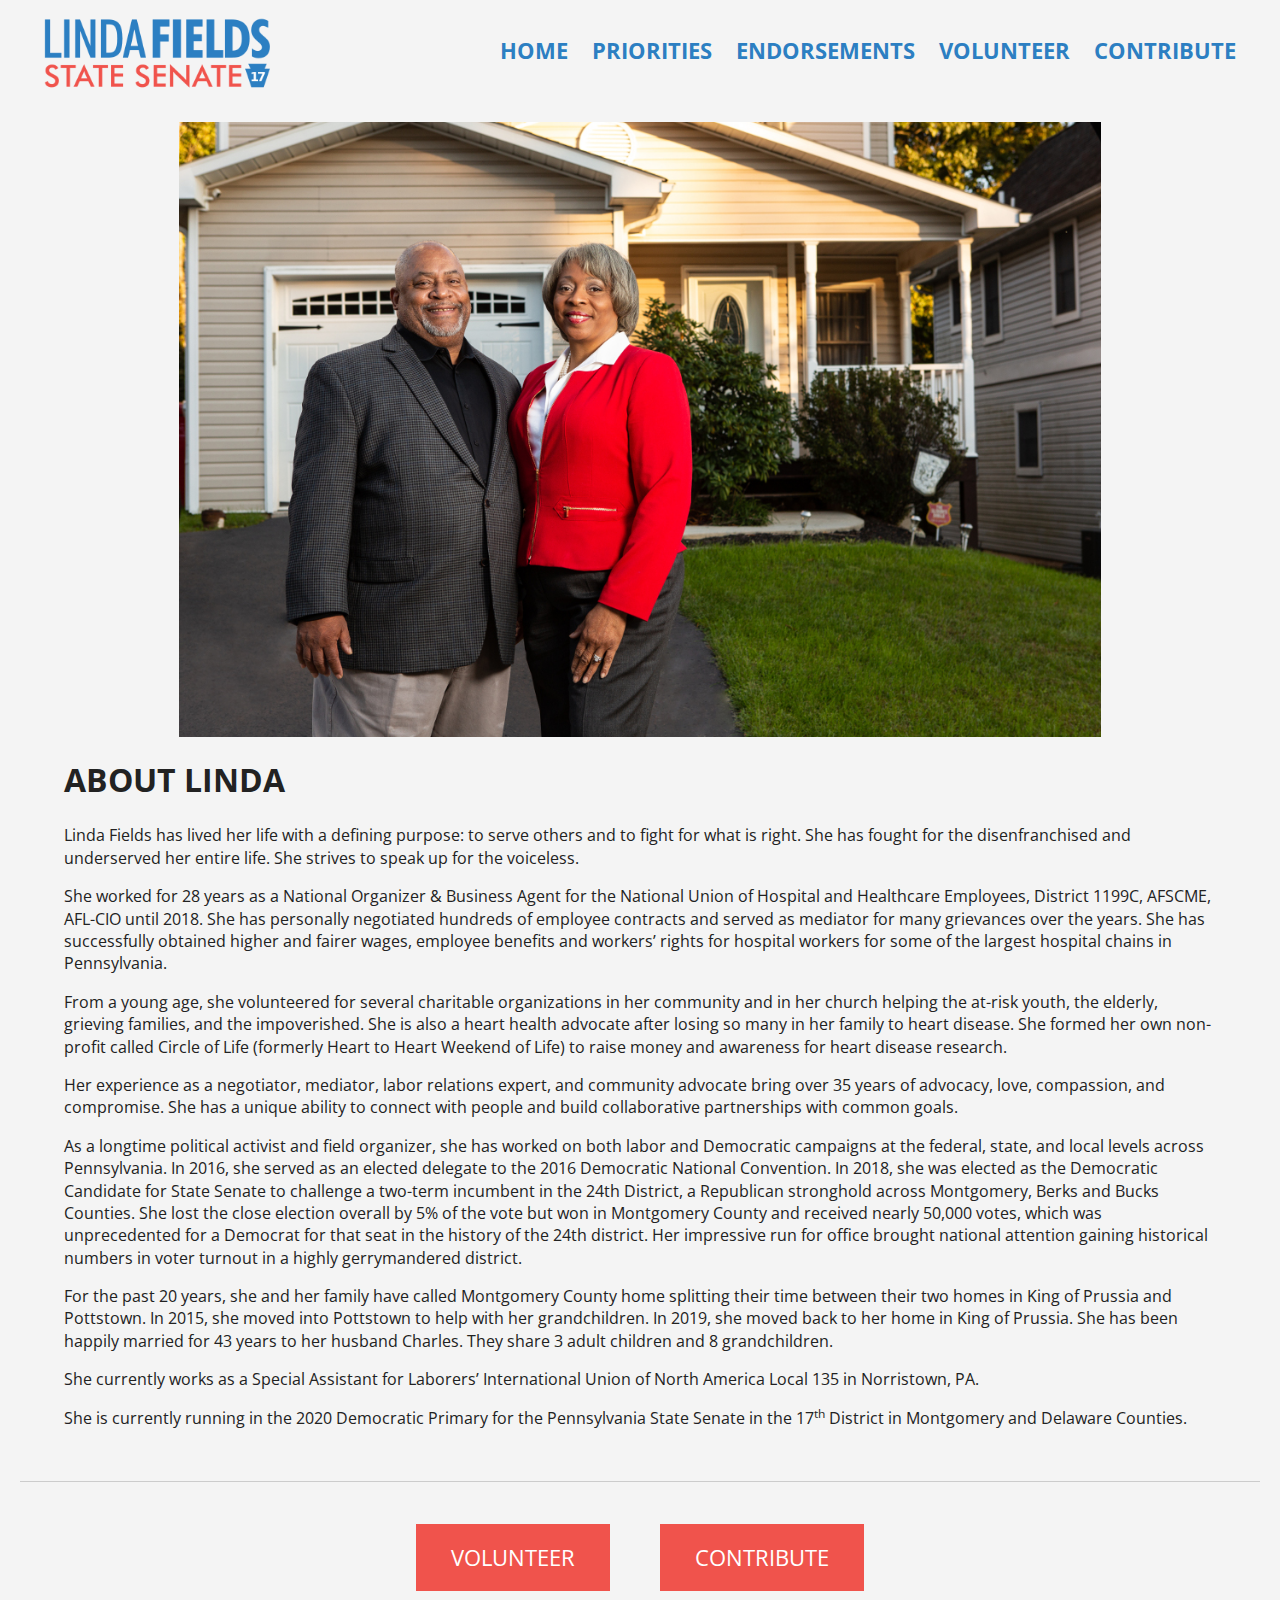
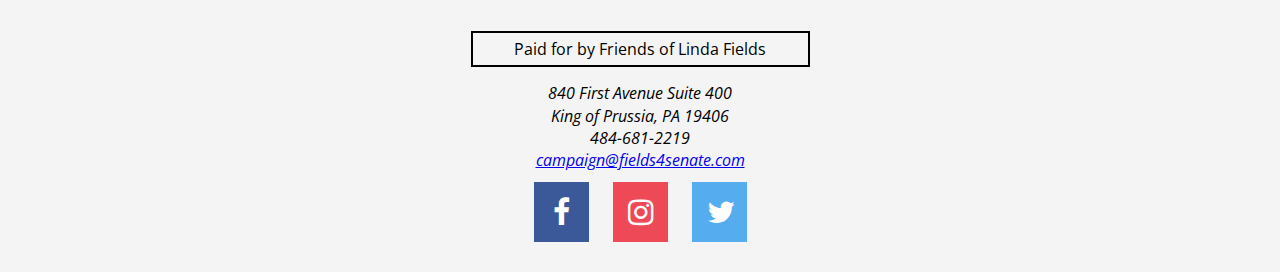
==== about.html @ bccfc068 "Add files via upload" ====
<!doctype html>
<html class="no-js" lang="">

<head>
  <meta charset="utf-8">
  <meta http-equiv="x-ua-compatible" content="ie=edge">
  <title>Linda Fields for PA Senate</title>
  <meta name="description" content="Linda Fields is running to restore the people’s trust in their representation and the integrity of the elected office and to serve the people of Pennsylvania's 17th State Senatorial District with honor, humility and a unified voice.">
  <meta name="viewport" content="width=device-width, initial-scale=1">

  <link rel="apple-touch-icon" sizes="180x180" href="/apple-touch-icon.png">
  <link rel="icon" type="image/png" sizes="32x32" href="/favicon-32x32.png">
  <link rel="icon" type="image/png" sizes="16x16" href="/favicon-16x16.png">

  <!-- Place favicon.ico in the root directory -->

  <link rel="stylesheet" href="css/normalize.css">
  <link rel="stylesheet" href="css/main.css">
  <link rel="stylesheet" href="https://cdnjs.cloudflare.com/ajax/libs/font-awesome/4.7.0/css/font-awesome.min.css">
  <link href="https://fonts.googleapis.com/css?family=Open+Sans&display=swap" rel="stylesheet">
  <script src="js/vendor/modernizr-2.8.3.min.js"></script>

</head>

<body>
  <!--[if lt IE 8]>
            <p class="browserupgrade">You are using an <strong>outdated</strong> browser. Please <a href="http://browsehappy.com/">upgrade your browser</a> to improve your experience.</p>
        <![endif]-->

  <!-- Site content starts here -->
  <header>
    <!-- Navbar -->
    <nav class="navbar" id="myNavbar">
      <img src="/img/LindaFields_Logo_Small.png" alt="Small Fields for Senate logo" />
      <a href="https://secure.actblue.com/donate/fields2020?refcode=website&amount=25&recurring=1">CONTRIBUTE</a>
      <a href="https://docs.google.com/forms/d/e/1FAIpQLSe3X5QOPRmqsu3POpM4IFxi8mHtMjrvzjMDTbc3qEkz_Xe8Bg/viewform?usp=sf_link">VOLUNTEER</a>
      <a href="/endorsements.html">ENDORSEMENTS</a>
      <a href="/priorities.html">PRIORITIES</a>
      <a href="/index.html">HOME</a>

      <a href="javascript:void(0);" class="icon" onclick="myFunction()">
    <i class="fa fa-bars"> </i> </a>
    </nav>

  </header>

  <main class="maincontent">
    <br>
    <section id="meet" itemscope itemtype="http://schema.org/VoteAction">
      <img class="centerimg" src="/img/linda-charles-resized.jpg" alt="Linda and Charles in front of their home." />
      <h1>ABOUT LINDA</h1>
      <p><span itemprop="candidate">Linda Fields</span> has lived her life with a defining purpose: to serve others and to fight for what is right. She has fought for the disenfranchised and underserved her entire life. She strives to speak up for the voiceless.</p>

      <p>She worked for 28 years as a National Organizer &amp; Business Agent for the National Union of Hospital and Healthcare Employees, District 1199C, AFSCME, AFL-CIO until 2018. She has personally negotiated hundreds of employee contracts and served
        as mediator for many grievances over the years. She has successfully obtained higher and fairer wages, employee benefits and workers’ rights for hospital workers for some of the largest hospital chains in Pennsylvania.</p>

      <p>From a young age, she volunteered for several charitable organizations in her community and in her church helping the at-risk youth, the elderly, grieving families, and the impoverished. She is also a heart health advocate after losing so many in
        her family to heart disease. She formed her own non-profit called Circle of Life (formerly Heart to Heart Weekend of Life) to raise money and awareness for heart disease research.</p>

      <p>Her experience as a negotiator, mediator, labor relations expert, and community advocate bring over 35 years of advocacy, love, compassion, and compromise. She has a unique ability to connect with people and build collaborative partnerships with
        common goals.</p>

      <p>As a longtime political activist and field organizer, she has worked on both labor and Democratic campaigns at the federal, state, and local levels across Pennsylvania. In 2016, she served as an elected delegate to the 2016 Democratic National Convention.
        In 2018, she was elected as the Democratic Candidate for State Senate to challenge a two-term incumbent in the 24th District, a Republican stronghold across Montgomery, Berks and Bucks Counties. She lost the close election overall by 5% of the
        vote but won in Montgomery County and received nearly 50,000 votes, which was unprecedented for a Democrat for that seat in the history of the 24th district. Her impressive run for office brought national attention gaining historical numbers in
        voter turnout in a highly gerrymandered district.</p>

      <p>For the past 20 years, she and her family have called Montgomery County home splitting their time between their two homes in King of Prussia and Pottstown. In 2015, she moved into Pottstown to help with her grandchildren. In 2019, she moved back
        to her home in King of Prussia. She has been happily married for 43 years to her husband Charles. They share 3 adult children and 8 grandchildren.</p>

      <p>She currently works as a Special Assistant for Laborers’ International Union of North America Local 135 in Norristown, PA.</p>

      <p>She is currently running in the 2020 Democratic Primary for the Pennsylvania State Senate in the 17<sup>th</sup> District in Montgomery and Delaware Counties.</p>
    </section>
  </main>
  <footer>
    <hr>
    <div class="flex-container">
      <section id="volunteer">
        <a href="https://docs.google.com/forms/d/e/1FAIpQLSe3X5QOPRmqsu3POpM4IFxi8mHtMjrvzjMDTbc3qEkz_Xe8Bg/viewform?usp=sf_link">
      <button class="button">VOLUNTEER</button>
        </a>
      </section>

      <section id="contribute">
        <a href="https://secure.actblue.com/donate/fields2020?refcode=website&amount=25&recurring=1">

      <button class="button">CONTRIBUTE</button>
      </a>
      </section>
    </div>
    <p class="pfb">Paid for by Friends of Linda Fields</p>
    <address>
    840 First Avenue Suite 400<br>
    King of Prussia, PA 19406<br>
    484-681-2219<br>
      <a href="mailto:campaign@fields4senate.com" target="_top">
        campaign@fields4senate.com </a></address>

    <a href="http://www.facebook.com/fields4senate" class="fa fa-facebook" target="_blank"></a>
    <a href="http://www.instagram.com/fields4senate" class="fa fa-instagram" target="_blank"></a>
    <a href="http://www.twitter.com/fields4senate" class="fa fa-twitter" target="_blank"></a>
  </footer>

  <script src="https://code.jquery.com/jquery-1.12.0.min.js"></script>
  <script>
    window.jQuery || document.write('<script src="js/vendor/jquery-1.12.0.min.js"><\/script>')
  </script>
  <script src="js/plugins.js"></script>
  <script src="js/main.js"></script>

  <!-- JS for navbar collapse -->
  <script>
    function myFunction() {
      var x = document.getElementById("myNavbar");
      if (x.className === "navbar") {
        x.className += " responsive";
      } else {
        x.className = "navbar";
      }
    }
  </script>

  <!-- Google Analytics: change UA-XXXXX-X to be your site's ID. -->
  <script>
    (function(b, o, i, l, e, r) {
      b.GoogleAnalyticsObject = l;
      b[l] || (b[l] =
        function() {
          (b[l].q = b[l].q || []).push(arguments)
        });
      b[l].l = +new Date;
      e = o.createElement(i);
      r = o.getElementsByTagName(i)[0];
      e.src = 'https://www.google-analytics.com/analytics.js';
      r.parentNode.insertBefore(e, r)
    }(window, document, 'script', 'ga'));
    ga('create', 'UA-144253453-1', 'auto');
    ga('send', 'pageview');
  </script>
</body>

</html>
---- css/main.css ----
/*! HTML5 Boilerplate v5.3.0 | MIT License | https://html5boilerplate.com/ */

/*
 * What follows is the result of much research on cross-browser styling.
 * Credit left inline and big thanks to Nicolas Gallagher, Jonathan Neal,
 * Kroc Camen, and the H5BP dev community and team.
 */

/* ==========================================================================
   Base styles: opinionated defaults
   ========================================================================== */

html {
  color: #222;
  font-size: 1em;
  line-height: 1.4;
}

/*
 * Remove text-shadow in selection highlight:
 * https://twitter.com/miketaylr/status/12228805301
 *
 * These selection rule sets have to be separate.
 * Customize the background color to match your design.
 */

::-moz-selection {
  background: #b3d4fc;
  text-shadow: none;
}

::selection {
  background: #b3d4fc;
  text-shadow: none;
}

/*
 * A better looking default horizontal rule
 */

hr {
  display: block;
  height: 1px;
  border: 0;
  border-top: 1px solid #ccc;
  margin: 1em 0;
  padding: 0;
}

/*
 * Remove the gap between audio, canvas, iframes,
 * images, videos and the bottom of their containers:
 * https://github.com/h5bp/html5-boilerplate/issues/440
 */

audio,
canvas,
iframe,
img,
svg,
video {
  vertical-align: middle;
}

/*
 * Remove default fieldset styles.
 */

fieldset {
  border: 0;
  margin: 0;
  padding: 0;
}

/*
 * Allow only vertical resizing of textareas.
 */

textarea {
  resize: vertical;
}

/* ==========================================================================
   Browser Upgrade Prompt
   ========================================================================== */

.browserupgrade {
  margin: 0.2em 0;
  background: #ccc;
  color: #000;
  padding: 0.2em 0;
}

/* ==========================================================================
   Author's custom styles
@logoblue: #2c7fc2;
@logored: #f0534c;   #f4f4f4  #f0534c
========================================================================== */

body {
  background-color: #f4f4f4;
  box-sizing: border-box;
  padding: 0;
  margin: 0;
  font-family: "Open Sans", sans-serif;
}

.maincontent {
  width: 90%;
  margin-left: auto;
  margin-right: auto;
}

.intromeet {
  background-color: #2c7fc2;
  color: #f4f4f4;
  margin: 0;
  text-align: center;
  padding: 20px;
}
.intromeet h1 {
  background-color: #2c7fc2;
  margin: 0;
  padding-top: 25px;
  padding-bottom: 25px;
}

.intromeet p {
  width: 90%;
  margin-left: auto;
  margin-right: auto;
}

.intropri {
  background-color: #f0534c;
  color: #f4f4f4;
  margin: 0;
  text-align: center;
  padding: 20px;
}
.intropri h1 {
  background-color: #f0534c;
  margin: 0;
  padding-top: 25px;
  padding-bottom: 25px;
}

/* NAVBAR STYLE */
.navbar {
  list-style-type: none;
  line-height: 100px;
  height: 100px;
  width: 95%;
  margin-left: auto;
  margin-right: auto;
  overflow: hidden;
  background-color: #f4f4f4;
}
.navbar img {
  background-color: #f4f4f4;
  display: inline;
  height: 100%;
}
.navbar a {
  font-size: 22px;
  font-weight: bold;
  display: block;
  color: #2c7fc2;
  float: right;
  text-align: center;
  padding: 0px 12px;
  text-decoration: none;
}

.navbar a:hover:not(.active) {
  background-color: #f0534c;
}

.navbar .right {
  float: right;
}

/* Navbar Collapse  */
.navbar .icon {
  display: none;
}

@media screen and (max-width: 1200px) {
  .navbar a:not(:first-child) {
    display: none;
  }
  .navbar a.icon {
    float: right;
    display: block;
    line-height: 100px;
  }
}
@media screen and (max-width: 1200px) {
  .navbar.responsive {
    position: relative;
    height: auto;
  }
  .navbar.responsive .icon {
    position: absolute;
    right: 0;
    top: 0;
  }
  .navbar.responsive a {
    float: none;
    display: block;
    text-align: center;
  }
}
/* end of NAVBAR style */

.bannerpic {
  display: block;
  margin-left: auto;
  margin-right: auto;
  margin-bottom: 0px;
  width: 100%;
  height: auto;
}

.centerimg {
  max-width: 80%;
  height: auto;
  display: block;
  margin-left: auto;
  margin-right: auto;
}

.imgright {
  float: right;
  clear: left;
  width: 25%;
  height: auto;
  margin: 15px;
}

.flex-container {
  display: flex;
  flex-flow: row wrap;
  justify-content: center;
}
figcaption {
  text-align: center;
}

.button {
  background-color: #f0534c;
  border: 3px solid #f0534c;
  color: white;
  padding: 15px 32px;
  text-align: center;
  text-decoration: none;
  display: inline-block;
  font-size: 22px;
  margin: 25px 25px;
  cursor: pointer;
}
.button2 {
  background-color: #2c7fc2;
  border: 3px solid #2c7fc2;
  color: white;
  padding: 15px 32px;
  text-align: center;
  text-decoration: none;
  display: inline-block;
  font-size: 22px;
  margin: 25px 25px;
  cursor: pointer;
}
.button:hover,
.button2:hover {
  opacity: 0.7;
  /*box-shadow: 0 12px 16px 0 rgba(0, 0, 0, 0.24),
    0 17px 50px 0 rgba(0, 0, 0, 0.19);*/
}

.pfb {
  max-width: 325px;
  margin: 15px auto;
  padding: 5px;
  border: 2px solid black; /*#2c7fc2*/
}

footer {
  background-color: #f4f4f4;
  color: black;
  margin: 0 20px 20px 20px;
  padding-top: 20px;
  text-align: center;
}

/* Style social font awesome icons */
footer .fa {
  padding: 15px;
  margin: 10px;
  font-size: 30px;
  width: 25px;
  text-align: center;
  text-decoration: none;
}

/* Add a hover effect if you want */
.fa:hover {
  opacity: 0.7;
}

/* Set a specific color for each brand */

/* Facebook */
.fa-facebook {
  background: #3b5998;
  color: white;
}
/* Instagram */
.fa-instagram {
  background: #ed4956;
  color: white;
}
/* Twitter */
.fa-twitter {
  background: #55acee;
  color: white;
}
/*
#priorities{
   background-image: url("/img/SD17_MAP_color.png");
  background-repeat: no-repeat;
  background-position: center top;
  background-attachment: local; 
  background-blend-mode: lighten;
} */

/* ==========================================================================
   Helper classes
   ========================================================================== */

/*
 * Hide visually and from screen readers
 */

.hidden {
  display: none !important;
}

/*
 * Hide only visually, but have it available for screen readers:
 * http://snook.ca/archives/html_and_css/hiding-content-for-accessibility
 */

.visuallyhidden {
  border: 0;
  clip: rect(0 0 0 0);
  height: 1px;
  margin: -1px;
  overflow: hidden;
  padding: 0;
  position: absolute;
  width: 1px;
}

/*
 * Extends the .visuallyhidden class to allow the element
 * to be focusable when navigated to via the keyboard:
 * https://www.drupal.org/node/897638
 */

.visuallyhidden.focusable:active,
.visuallyhidden.focusable:focus {
  clip: auto;
  height: auto;
  margin: 0;
  overflow: visible;
  position: static;
  width: auto;
}

/*
 * Hide visually and from screen readers, but maintain layout
 */

.invisible {
  visibility: hidden;
}

/*
 * Clearfix: contain floats
 *
 * For modern browsers
 * 1. The space content is one way to avoid an Opera bug when the
 *    `contenteditable` attribute is included anywhere else in the document.
 *    Otherwise it causes space to appear at the top and bottom of elements
 *    that receive the `clearfix` class.
 * 2. The use of `table` rather than `block` is only necessary if using
 *    `:before` to contain the top-margins of child elements.
 */

.clearfix:before,
.clearfix:after {
  content: " "; /* 1 */
  display: table; /* 2 */
}

.clearfix:after {
  clear: both;
}

/* ==========================================================================
   EXAMPLE Media Queries for Responsive Design.
   These examples override the primary ('mobile first') styles.
   Modify as content requires.
   ========================================================================== */

@media only screen and (min-width: 35em) {
  /* Style adjustments for viewports that meet the condition */
}

@media print,
  (-webkit-min-device-pixel-ratio: 1.25),
  (min-resolution: 1.25dppx),
  (min-resolution: 120dpi) {
  /* Style adjustments for high resolution devices */
}

/* ==========================================================================
   Print styles.
   Inlined to avoid the additional HTTP request:
   http://www.phpied.com/delay-loading-your-print-css/
   ========================================================================== */

@media print {
  *,
  *:before,
  *:after,
  *:first-letter,
  *:first-line {
    background: transparent !important;
    color: #000 !important; /* Black prints faster:
                                   http://www.sanbeiji.com/archives/953 */
    box-shadow: none !important;
    text-shadow: none !important;
  }

  a,
  a:visited {
    text-decoration: underline;
  }

  a[href]:after {
    content: " (" attr(href) ")";
  }

  abbr[title]:after {
    content: " (" attr(title) ")";
  }

  /*
     * Don't show links that are fragment identifiers,
     * or use the `javascript:` pseudo protocol
     */

  a[href^="#"]:after,
  a[href^="javascript:"]:after {
    content: "";
  }

  pre,
  blockquote {
    border: 1px solid #999;
    page-break-inside: avoid;
  }

  /*
     * Printing Tables:
     * http://css-discuss.incutio.com/wiki/Printing_Tables
     */

  thead {
    display: table-header-group;
  }

  tr,
  img {
    page-break-inside: avoid;
  }

  img {
    max-width: 100% !important;
  }

  p,
  h2,
  h3 {
    orphans: 3;
    widows: 3;
  }

  h2,
  h3 {
    page-break-after: avoid;
  }
}
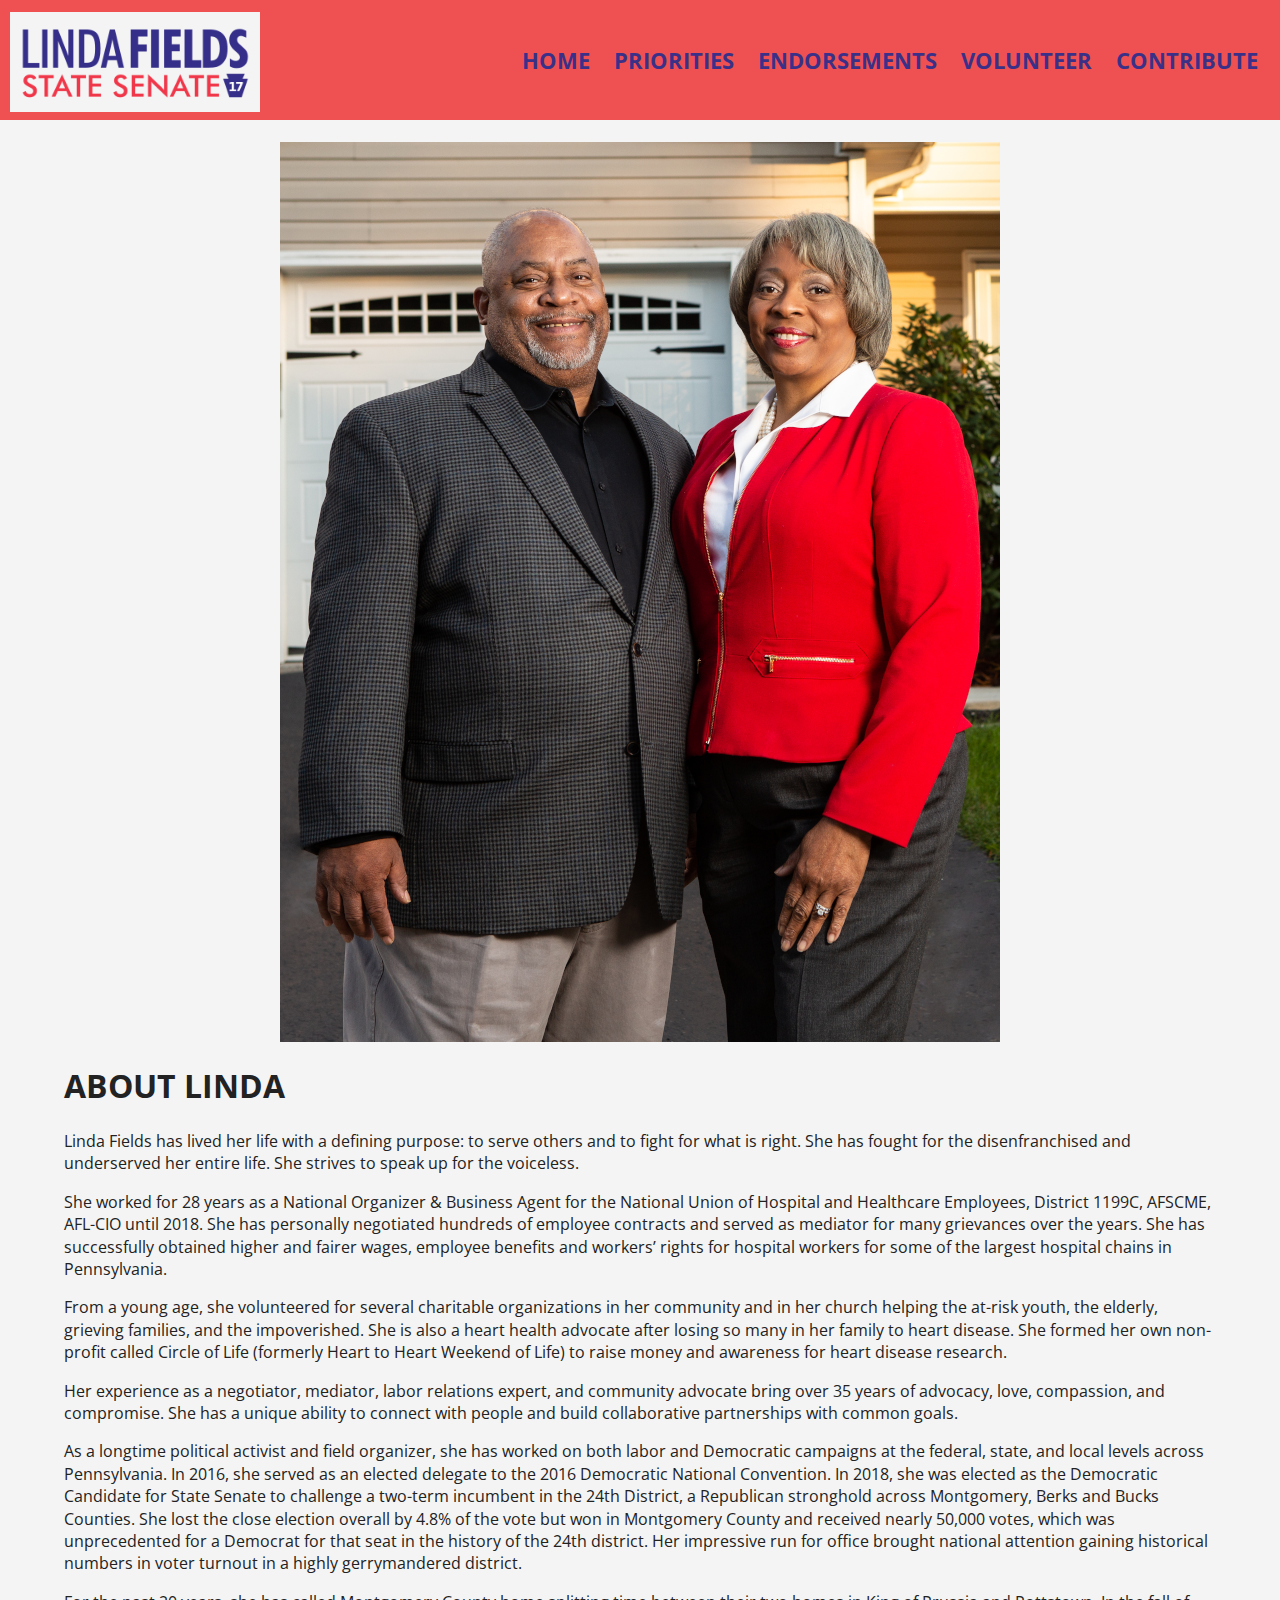
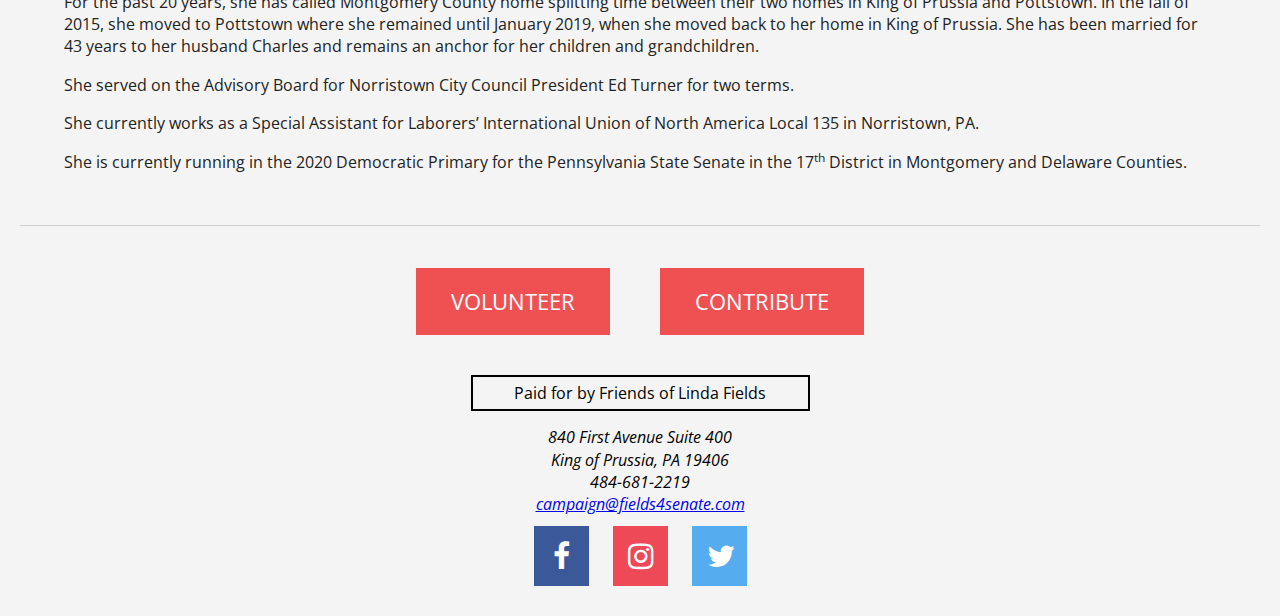
==== commit af73688a: "Integrating changes from the campaign" ====
--- a/about.html
+++ b/about.html
@@ -31,7 +31,7 @@
   <header>
     <!-- Navbar -->
     <nav class="navbar" id="myNavbar">
-      <img src="/img/LindaFields_Logo_Small.png" alt="Small Fields for Senate logo" />
+      <img src="/img/LindaFieldsLogo2020_300px.png" alt="Small Fields for Senate logo" />
       <a href="https://secure.actblue.com/donate/fields2020?refcode=website&amount=25&recurring=1">CONTRIBUTE</a>
       <a href="https://docs.google.com/forms/d/e/1FAIpQLSe3X5QOPRmqsu3POpM4IFxi8mHtMjrvzjMDTbc3qEkz_Xe8Bg/viewform?usp=sf_link">VOLUNTEER</a>
       <a href="/endorsements.html">ENDORSEMENTS</a>
@@ -45,29 +45,25 @@
   </header>
 
   <main class="maincontent">
-    <br>
     <section id="meet" itemscope itemtype="http://schema.org/VoteAction">
-      <img class="centerimg" src="/img/linda-charles-resized.jpg" alt="Linda and Charles in front of their home." />
-      <h1>ABOUT LINDA</h1>
+      <br>
+      <img class="centerimg" src="/img/linda-charles-resized2.png" alt="Linda and Charles in front of their home." />
+            <h1>ABOUT LINDA</h1>
+
       <p><span itemprop="candidate">Linda Fields</span> has lived her life with a defining purpose: to serve others and to fight for what is right. She has fought for the disenfranchised and underserved her entire life. She strives to speak up for the voiceless.</p>
 
-      <p>She worked for 28 years as a National Organizer &amp; Business Agent for the National Union of Hospital and Healthcare Employees, District 1199C, AFSCME, AFL-CIO until 2018. She has personally negotiated hundreds of employee contracts and served
-        as mediator for many grievances over the years. She has successfully obtained higher and fairer wages, employee benefits and workers’ rights for hospital workers for some of the largest hospital chains in Pennsylvania.</p>
+      <p>She worked for 28 years as a National Organizer &amp; Business Agent for the National Union of Hospital and Healthcare Employees, District 1199C, AFSCME, AFL-CIO until 2018. She has personally negotiated hundreds of employee contracts and served as mediator for many grievances over the years. She has successfully obtained higher and fairer wages, employee benefits and workers’ rights for hospital workers for some of the largest hospital chains in Pennsylvania.</p>
 
-      <p>From a young age, she volunteered for several charitable organizations in her community and in her church helping the at-risk youth, the elderly, grieving families, and the impoverished. She is also a heart health advocate after losing so many in
-        her family to heart disease. She formed her own non-profit called Circle of Life (formerly Heart to Heart Weekend of Life) to raise money and awareness for heart disease research.</p>
+      <p>From a young age, she volunteered for several charitable organizations in her community and in her church helping the at-risk youth, the elderly, grieving families, and the impoverished. She is also a heart health advocate after losing so many in her family to heart disease. She formed her own non-profit called Circle of Life (formerly Heart to Heart Weekend of Life) to raise money and awareness for heart disease research.</p>
 
-      <p>Her experience as a negotiator, mediator, labor relations expert, and community advocate bring over 35 years of advocacy, love, compassion, and compromise. She has a unique ability to connect with people and build collaborative partnerships with
-        common goals.</p>
+      <p>Her experience as a negotiator, mediator, labor relations expert, and community advocate bring over 35 years of advocacy, love, compassion, and compromise. She has a unique ability to connect with people and build collaborative partnerships with common goals.</p>
 
-      <p>As a longtime political activist and field organizer, she has worked on both labor and Democratic campaigns at the federal, state, and local levels across Pennsylvania. In 2016, she served as an elected delegate to the 2016 Democratic National Convention.
-        In 2018, she was elected as the Democratic Candidate for State Senate to challenge a two-term incumbent in the 24th District, a Republican stronghold across Montgomery, Berks and Bucks Counties. She lost the close election overall by 5% of the
-        vote but won in Montgomery County and received nearly 50,000 votes, which was unprecedented for a Democrat for that seat in the history of the 24th district. Her impressive run for office brought national attention gaining historical numbers in
-        voter turnout in a highly gerrymandered district.</p>
+      <p>As a longtime political activist and field organizer, she has worked on both labor and Democratic campaigns at the federal, state, and local levels across Pennsylvania. In 2016, she served as an elected delegate to the 2016 Democratic National Convention. In 2018, she was elected as the Democratic Candidate for State Senate to challenge a two-term incumbent in the 24th District, a Republican stronghold across Montgomery, Berks and Bucks Counties. She lost the close election overall by 4.8% of the vote but won in Montgomery County and received nearly 50,000 votes, which was unprecedented for a Democrat for that seat in the history of the 24th district. Her impressive run for office brought national attention gaining historical numbers in voter turnout in a highly gerrymandered district.</p>
 
-      <p>For the past 20 years, she and her family have called Montgomery County home splitting their time between their two homes in King of Prussia and Pottstown. In 2015, she moved into Pottstown to help with her grandchildren. In 2019, she moved back
-        to her home in King of Prussia. She has been happily married for 43 years to her husband Charles. They share 3 adult children and 8 grandchildren.</p>
+      <p>For the past 20 years, she has called Montgomery County home splitting time between their two homes in King of Prussia and Pottstown. In the fall of 2015, she moved to Pottstown where she remained until January 2019, when she moved back to her home in King of Prussia. She has been married for 43 years to her husband Charles and remains an anchor for her children and grandchildren.</p>
 
+      <p>She served on the Advisory Board for Norristown City Council President Ed Turner for two terms.</p>
+      
       <p>She currently works as a Special Assistant for Laborers’ International Union of North America Local 135 in Norristown, PA.</p>
 
       <p>She is currently running in the 2020 Democratic Primary for the Pennsylvania State Senate in the 17<sup>th</sup> District in Montgomery and Delaware Counties.</p>
@@ -98,7 +94,7 @@
         campaign@fields4senate.com </a></address>
 
     <a href="http://www.facebook.com/fields4senate" class="fa fa-facebook" target="_blank"></a>
-    <a href="http://www.instagram.com/fields4senate" class="fa fa-instagram" target="_blank"></a>
+    <a href="http://www.instagram.com/fields4pasenate" class="fa fa-instagram" target="_blank"></a>
     <a href="http://www.twitter.com/fields4senate" class="fa fa-twitter" target="_blank"></a>
   </footer>
 
--- a/css/main.css
+++ b/css/main.css
@@ -93,8 +93,8 @@
 
 /* ==========================================================================
    Author's custom styles
-@logoblue: #2c7fc2;
-@logored: #f0534c;   #f4f4f4  #f0534c
+@logoblue:#3a3088
+@logored: #ef5152   #f4f4f4  #f0534c
 ========================================================================== */
 
 body {
@@ -112,14 +112,14 @@
 }
 
 .intromeet {
-  background-color: #2c7fc2;
+  background-color: #3a3088;
   color: #f4f4f4;
   margin: 0;
   text-align: center;
   padding: 20px;
 }
 .intromeet h1 {
-  background-color: #2c7fc2;
+  background-color: #3a3088;
   margin: 0;
   padding-top: 25px;
   padding-bottom: 25px;
@@ -132,14 +132,14 @@
 }
 
 .intropri {
-  background-color: #f0534c;
+  background-color: #ef5152;
   color: #f4f4f4;
   margin: 0;
   text-align: center;
   padding: 20px;
 }
 .intropri h1 {
-  background-color: #f0534c;
+  background-color: #ef5152;
   margin: 0;
   padding-top: 25px;
   padding-bottom: 25px;
@@ -150,11 +150,12 @@
   list-style-type: none;
   line-height: 100px;
   height: 100px;
-  width: 95%;
+  /*  width: 95%; 
   margin-left: auto;
-  margin-right: auto;
+  margin-right: auto;  */
+  padding: 10px;
   overflow: hidden;
-  background-color: #f4f4f4;
+  background-color: #ef5152;
 }
 .navbar img {
   background-color: #f4f4f4;
@@ -165,7 +166,7 @@
   font-size: 22px;
   font-weight: bold;
   display: block;
-  color: #2c7fc2;
+  color: #3a3088;
   float: right;
   text-align: center;
   padding: 0px 12px;
@@ -173,7 +174,7 @@
 }
 
 .navbar a:hover:not(.active) {
-  background-color: #f0534c;
+  background-color: #f4f4f4;
 }
 
 .navbar .right {
@@ -243,13 +244,17 @@
   flex-flow: row wrap;
   justify-content: center;
 }
+.socialcontainer {
+  margin: 30px;
+  padding: 15px;
+}
 figcaption {
   text-align: center;
 }
 
 .button {
-  background-color: #f0534c;
-  border: 3px solid #f0534c;
+  background-color: #ef5152;
+  border: 3px solid #ef5152;
   color: white;
   padding: 15px 32px;
   text-align: center;
@@ -260,8 +265,8 @@
   cursor: pointer;
 }
 .button2 {
-  background-color: #2c7fc2;
-  border: 3px solid #2c7fc2;
+  background-color: #3a3088;
+  border: 3px solid #3a3088;
   color: white;
   padding: 15px 32px;
   text-align: center;
@@ -282,7 +287,7 @@
   max-width: 325px;
   margin: 15px auto;
   padding: 5px;
-  border: 2px solid black; /*#2c7fc2*/
+  border: 2px solid black;
 }
 
 footer {
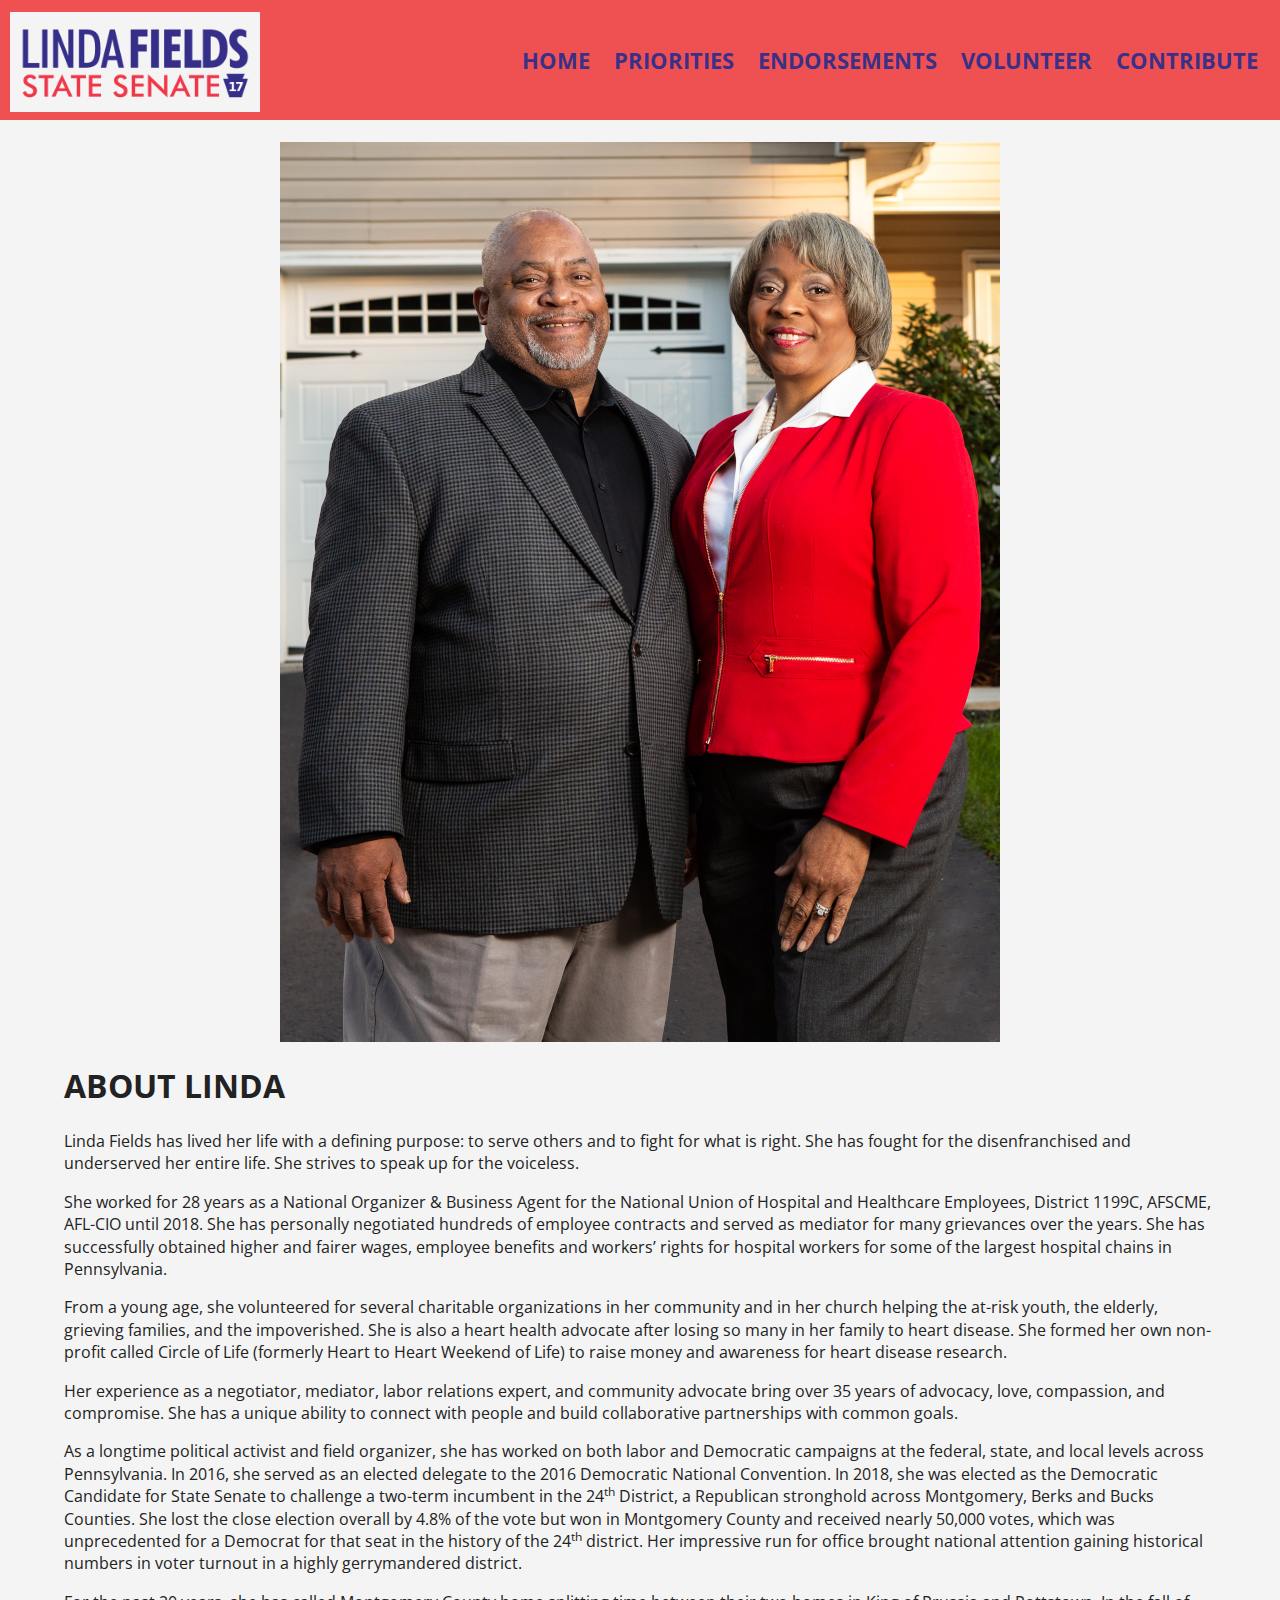
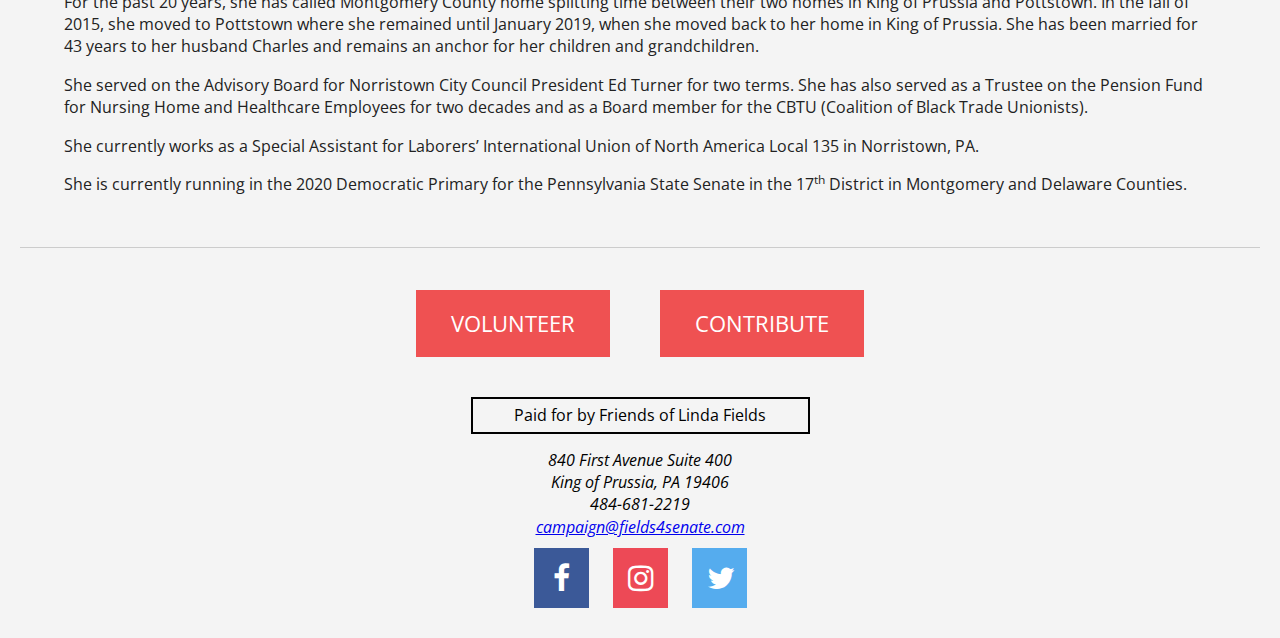
==== commit 046c4752: "Updating copy at campaigns request" ====
--- a/about.html
+++ b/about.html
@@ -58,13 +58,13 @@
 
       <p>Her experience as a negotiator, mediator, labor relations expert, and community advocate bring over 35 years of advocacy, love, compassion, and compromise. She has a unique ability to connect with people and build collaborative partnerships with common goals.</p>
 
-      <p>As a longtime political activist and field organizer, she has worked on both labor and Democratic campaigns at the federal, state, and local levels across Pennsylvania. In 2016, she served as an elected delegate to the 2016 Democratic National Convention. In 2018, she was elected as the Democratic Candidate for State Senate to challenge a two-term incumbent in the 24th District, a Republican stronghold across Montgomery, Berks and Bucks Counties. She lost the close election overall by 4.8% of the vote but won in Montgomery County and received nearly 50,000 votes, which was unprecedented for a Democrat for that seat in the history of the 24th district. Her impressive run for office brought national attention gaining historical numbers in voter turnout in a highly gerrymandered district.</p>
+      <p>As a longtime political activist and field organizer, she has worked on both labor and Democratic campaigns at the federal, state, and local levels across Pennsylvania. In 2016, she served as an elected delegate to the 2016 Democratic National Convention. In 2018, she was elected as the Democratic Candidate for State Senate to challenge a two-term incumbent in the 24<sup>th</sup> District, a Republican stronghold across Montgomery, Berks and Bucks Counties. She lost the close election overall by 4.8% of the vote but won in Montgomery County and received nearly 50,000 votes, which was unprecedented for a Democrat for that seat in the history of the 24<sup>th</sup> district. Her impressive run for office brought national attention gaining historical numbers in voter turnout in a highly gerrymandered district.</p>
 
       <p>For the past 20 years, she has called Montgomery County home splitting time between their two homes in King of Prussia and Pottstown. In the fall of 2015, she moved to Pottstown where she remained until January 2019, when she moved back to her home in King of Prussia. She has been married for 43 years to her husband Charles and remains an anchor for her children and grandchildren.</p>
 
-      <p>She served on the Advisory Board for Norristown City Council President Ed Turner for two terms.</p>
+      <p>She served on the Advisory Board for Norristown City Council President Ed Turner for two terms. She has also served as a Trustee on the Pension Fund for Nursing Home and Healthcare Employees for two decades and as a Board member for the CBTU (Coalition of Black Trade Unionists).</p>
       
-      <p>She currently works as a Special Assistant for Laborers’ International Union of North America Local 135 in Norristown, PA.</p>
+      <p>She currently works as a Special Assistant for Laborers’ International Union of North America Local 135 in Norristown, PA. </p>
 
       <p>She is currently running in the 2020 Democratic Primary for the Pennsylvania State Senate in the 17<sup>th</sup> District in Montgomery and Delaware Counties.</p>
     </section>
@@ -136,4 +136,4 @@
   </script>
 </body>
 
-</html>+</html>
